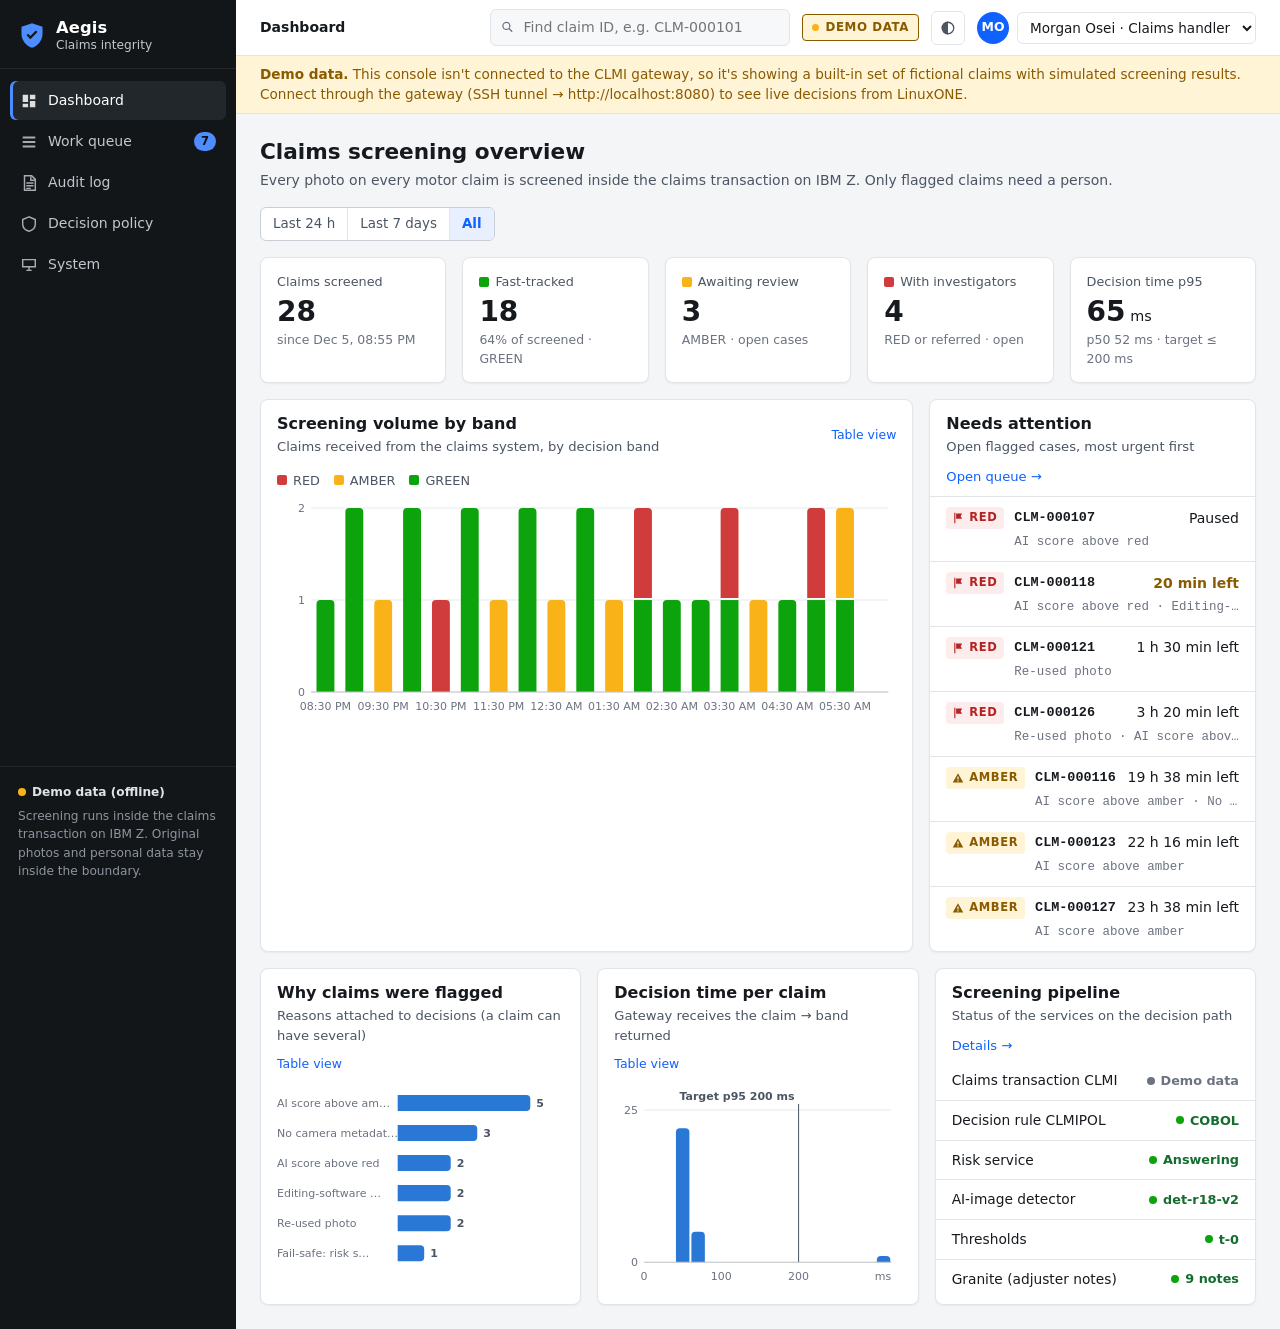
==== ui/index.html @ 8c5d25b9 "websitefinal" ====
<!doctype html>
<html lang="en">
<head>
  <meta charset="utf-8">
  <meta name="viewport" content="width=device-width, initial-scale=1">
  <title>Aegis Claims Integrity</title>
  <meta name="description" content="Claims integrity console: AI-image screening results for motor claims, decided inside the claims transaction on IBM Z.">
  <link rel="icon" href="data:image/svg+xml,%3Csvg xmlns='http://www.w3.org/2000/svg' viewBox='0 0 24 24'%3E%3Cpath fill='%230f62fe' d='M12 2 3 5v6c0 5.5 3.8 10.7 9 12 5.2-1.3 9-6.5 9-12V5z'/%3E%3Cpath fill='%23fff' d='m10.6 15.6-3.3-3.3 1.4-1.4 1.9 1.9 4.7-4.7 1.4 1.4z'/%3E%3C/svg%3E">
  <link rel="stylesheet" href="console.css">
</head>
<body>
<a class="skip" href="#view">Skip to content</a>
<div class="app">
  <aside class="sidebar" aria-label="Main navigation">
    <a class="brand" href="#/dashboard">
      <svg viewBox="0 0 24 24" aria-hidden="true"><path fill="currentColor" d="M12 2 3 5v6c0 5.5 3.8 10.7 9 12 5.2-1.3 9-6.5 9-12V5z"/><path fill="var(--sidebar-bg)" d="m10.6 15.6-3.3-3.3 1.4-1.4 1.9 1.9 4.7-4.7 1.4 1.4z"/></svg>
      <span><strong>Aegis</strong><small>Claims integrity</small></span>
    </a>
    <nav class="side-nav">
      <a href="#/dashboard" data-nav="dashboard"><svg viewBox="0 0 20 20" aria-hidden="true"><path d="M3 3h6v8H3zM11 3h6v5h-6zM11 10h6v7h-6zM3 13h6v4H3z"/></svg>Dashboard</a>
      <a href="#/queue" data-nav="queue"><svg viewBox="0 0 20 20" aria-hidden="true"><path d="M3 4h14v2H3zM3 9h14v2H3zM3 14h14v2H3z"/></svg>Work queue <span class="nav-count" id="nav-open" hidden></span></a>
      <a href="#/audit" data-nav="audit"><svg viewBox="0 0 20 20" aria-hidden="true"><path d="M5 2h8l4 4v12H5zM12 3v4h4M7 10h8M7 13h8M7 16h5" fill="none" stroke="currentColor" stroke-width="1.6"/></svg>Audit log</a>
      <a href="#/policy" data-nav="policy"><svg viewBox="0 0 20 20" aria-hidden="true"><path d="M10 2 3 5v5c0 4 3 7 7 8 4-1 7-4 7-8V5z" fill="none" stroke="currentColor" stroke-width="1.6"/></svg>Decision policy</a>
      <a href="#/system" data-nav="system"><svg viewBox="0 0 20 20" aria-hidden="true"><path d="M3 4h14v8H3zM7 16h6M10 12v4" fill="none" stroke="currentColor" stroke-width="1.6"/></svg>System</a>
    </nav>
    <div class="side-foot">
      <div class="side-env" id="side-env">Connecting…</div>
      <p>Screening runs inside the claims transaction on IBM Z. Original photos and personal data stay inside the boundary.</p>
    </div>
  </aside>

  <div class="main">
    <header class="topbar">
      <div class="crumbs" id="crumbs" aria-live="polite"></div>
      <form class="search" id="search-form" role="search">
        <label class="visually-hidden" for="search">Find a claim</label>
        <svg viewBox="0 0 20 20" aria-hidden="true"><path d="M8.5 3a5.5 5.5 0 0 1 4.4 8.8l4 4-1.2 1.2-4-4A5.5 5.5 0 1 1 8.5 3zm0 1.7a3.8 3.8 0 1 0 0 7.6 3.8 3.8 0 0 0 0-7.6z"/></svg>
        <input id="search" type="search" placeholder="Find claim ID, e.g. CLM-000101" autocomplete="off">
      </form>
      <span class="env" id="env" role="status">…</span>
      <button class="icon-btn" id="theme" type="button" aria-label="Toggle dark mode" title="Toggle dark mode">
        <svg viewBox="0 0 20 20" aria-hidden="true"><path d="M10 2a8 8 0 1 0 0 16V2z"/><circle cx="10" cy="10" r="7.2" fill="none" stroke="currentColor" stroke-width="1.6"/></svg>
      </button>
      <div class="user">
        <span class="avatar" id="avatar" aria-hidden="true">MO</span>
        <label class="visually-hidden" for="role">Signed-in role</label>
        <select id="role" title="Switch role (demo)">
          <option value="handler">Morgan Osei · Claims handler</option>
          <option value="siu">Kai Brandt · SIU investigator</option>
        </select>
      </div>
    </header>
    <div class="banner" id="demo-banner" hidden>
      <strong>Demo data.</strong> This console isn't connected to the CLMI gateway, so it's showing a built-in set of fictional claims with simulated screening results. Connect through the gateway (SSH tunnel → http://localhost:8080) to see live decisions from LinuxONE.
    </div>
    <main id="view" tabindex="-1"></main>
  </div>
</div>

<div id="tooltip" class="tooltip" role="tooltip" hidden></div>

<dialog id="action-dialog" aria-labelledby="ad-title">
  <form method="dialog" id="action-form">
    <h2 id="ad-title">Action</h2>
    <p id="ad-desc" class="muted"></p>
    <label class="field"><span>Reason (recorded in the case history)</span>
      <textarea id="ad-note" rows="4" maxlength="500" required></textarea>
    </label>
    <p class="small muted" id="ad-hint"></p>
    <div class="dialog-actions">
      <button type="button" class="btn ghost" id="ad-cancel">Cancel</button>
      <button type="submit" class="btn" id="ad-confirm">Confirm</button>
    </div>
  </form>
</dialog>

<div id="toast" class="toast" role="status" hidden></div>
<script src="data.js"></script>
<script src="evidence/evidence.js"></script>
<script src="console.js"></script>
</body>
</html>
---- ui/console.css ----
/* Aegis claims-integrity console. Tokens on :root; dark mode is its own selected set. */
:root {
  color-scheme: light;
  --bg: #f4f5f7;
  --layer: #ffffff;
  --layer-2: #f7f8fa;
  --layer-hover: #eef1f5;
  --border: #e1e4e8;
  --border-strong: #c9ced6;
  --text: #161a1f;
  --text-2: #4b5563;
  --text-3: #6b7280;
  --accent: #0f62fe;
  --accent-hover: #0050e6;
  --accent-ink: #ffffff;
  --accent-soft: #e8f0ff;
  --focus: #0f62fe;
  --sidebar-bg: #121619;
  --sidebar-text: #c1c7cd;
  --sidebar-active: #ffffff;
  --sidebar-hover: #21272a;
  /* status (bands): marks use the fixed status palette; ink/bg are text-safe companions */
  --good: #0ca30c;  --good-ink: #146c2e;  --good-bg: #e7f6ea;
  --warn: #fab219;  --warn-ink: #8a5a00;  --warn-bg: #fff4d6;
  --crit: #d03b3b;  --crit-ink: #b42323;  --crit-bg: #fdecec;
  --series-1: #2a78d6;
  --seq-1: #cde2fb; --seq-2: #9ec5f4; --seq-3: #5598e7; --seq-4: #256abf; --seq-5: #104281;
  --grid: #e8eaed;
  --axis: #c3c7cd;
  --shadow: 0 1px 2px rgba(16, 24, 40, .05);
  --shadow-lg: 0 12px 32px rgba(16, 24, 40, .18);
  --radius: 8px;
  --sans: "IBM Plex Sans", system-ui, -apple-system, "Segoe UI", Roboto, sans-serif;
  --mono: "IBM Plex Mono", ui-monospace, SFMono-Regular, Menlo, Consolas, monospace;
}
@media (prefers-color-scheme: dark) {
  :root:not([data-theme="light"]) {
    color-scheme: dark;
    --bg: #0f1215; --layer: #171b20; --layer-2: #1c2127; --layer-hover: #222830;
    --border: #2a3038; --border-strong: #3a424c; --text: #eef1f4; --text-2: #b8c0ca; --text-3: #8b95a1;
    --accent: #4d8dff; --accent-hover: #6ea2ff; --accent-ink: #0b0f14; --accent-soft: #15233d; --focus: #78a9ff;
    --sidebar-bg: #0a0c0e; --sidebar-hover: #161a1f;
    --good-ink: #5fd37a; --good-bg: #11261a; --warn-ink: #f2c14e; --warn-bg: #2b2210; --crit-ink: #ff7b72; --crit-bg: #2e1515;
    --series-1: #3987e5;
    --seq-1: #1a2a40; --seq-2: #184f95; --seq-3: #256abf; --seq-4: #5598e7; --seq-5: #b7d3f6;
    --grid: #252b33; --axis: #3a424c; --shadow: 0 1px 2px rgba(0, 0, 0, .4); --shadow-lg: 0 12px 32px rgba(0, 0, 0, .6);
  }
}
:root[data-theme="dark"] {
  color-scheme: dark;
  --bg: #0f1215; --layer: #171b20; --layer-2: #1c2127; --layer-hover: #222830;
  --border: #2a3038; --border-strong: #3a424c; --text: #eef1f4; --text-2: #b8c0ca; --text-3: #8b95a1;
  --accent: #4d8dff; --accent-hover: #6ea2ff; --accent-ink: #0b0f14; --accent-soft: #15233d; --focus: #78a9ff;
  --sidebar-bg: #0a0c0e; --sidebar-hover: #161a1f;
  --good-ink: #5fd37a; --good-bg: #11261a; --warn-ink: #f2c14e; --warn-bg: #2b2210; --crit-ink: #ff7b72; --crit-bg: #2e1515;
  --series-1: #3987e5;
  --seq-1: #1a2a40; --seq-2: #184f95; --seq-3: #256abf; --seq-4: #5598e7; --seq-5: #b7d3f6;
  --grid: #252b33; --axis: #3a424c; --shadow: 0 1px 2px rgba(0, 0, 0, .4); --shadow-lg: 0 12px 32px rgba(0, 0, 0, .6);
}

* { box-sizing: border-box; }
html { -webkit-text-size-adjust: 100%; }
body { margin: 0; background: var(--bg); color: var(--text); font: 14px/1.5 var(--sans); }
a { color: var(--accent); text-decoration: none; }
a:hover { text-decoration: underline; }
h1, h2, h3, h4 { margin: 0; line-height: 1.3; font-weight: 600; }
h1 { font-size: 1.35rem; }
h2 { font-size: 1rem; }
h3 { font-size: .9rem; }
p { margin: 0 0 .6rem; }
code, .mono { font-family: var(--mono); font-size: .86em; }
.num { font-variant-numeric: tabular-nums; }
:focus-visible { outline: 2px solid var(--focus); outline-offset: 2px; }
[hidden] { display: none !important; }
.visually-hidden { position: absolute !important; width: 1px; height: 1px; overflow: hidden; clip: rect(0 0 0 0); white-space: nowrap; }
.skip { position: absolute; left: -999px; top: 8px; background: var(--layer); padding: 6px 10px; z-index: 100; border-radius: 6px; }
.skip:focus { left: 8px; }
.muted { color: var(--text-2); }
.faint { color: var(--text-3); }
.small { font-size: .82rem; }

/* ---------------------------------------------------------------- shell */
.app { display: grid; grid-template-columns: 236px minmax(0, 1fr); min-height: 100vh; background: linear-gradient(to right, var(--sidebar-bg) 236px, transparent 236px); }
.sidebar { background: var(--sidebar-bg); color: var(--sidebar-text); display: flex; flex-direction: column; position: sticky; top: 0; height: 100vh; }
.brand { display: flex; align-items: center; gap: 10px; padding: 18px 18px 16px; color: #fff; text-decoration: none !important; border-bottom: 1px solid rgba(255, 255, 255, .07); }
.brand svg { width: 28px; height: 28px; color: #4d8dff; flex: none; }
.brand span { display: grid; line-height: 1.2; }
.brand strong { font-size: 1.02rem; letter-spacing: .01em; }
.brand small { color: var(--sidebar-text); font-size: .76rem; }
.side-nav { display: grid; gap: 2px; padding: 12px 10px; }
.side-nav a { display: flex; align-items: center; gap: 10px; padding: 9px 10px; color: var(--sidebar-text); border-radius: 6px; font-weight: 500; text-decoration: none; }
.side-nav a svg { width: 18px; height: 18px; fill: currentColor; flex: none; opacity: .85; }
.side-nav a:hover { background: var(--sidebar-hover); color: #fff; }
.side-nav a[aria-current="page"] { background: var(--sidebar-hover); color: var(--sidebar-active); box-shadow: inset 3px 0 0 #4d8dff; }
.nav-count { margin-left: auto; background: #4d8dff; color: #0b0f14; font-size: .72rem; font-weight: 700; border-radius: 999px; padding: 1px 7px; font-variant-numeric: tabular-nums; }
.side-foot { margin-top: auto; padding: 16px 18px 20px; font-size: .76rem; color: #8d959e; border-top: 1px solid rgba(255, 255, 255, .07); }
.side-env { display: flex; align-items: center; gap: 6px; color: #dfe3e7; font-weight: 600; margin-bottom: 6px; }
.side-env::before { content: ""; width: 8px; height: 8px; border-radius: 50%; background: #8d959e; }
.side-env.live::before { background: var(--good); }
.side-env.demo::before { background: var(--warn); }
.side-foot p { margin: 0; }

.main { min-width: 0; display: flex; flex-direction: column; }
.topbar { position: sticky; top: 0; z-index: 20; background: var(--layer); border-bottom: 1px solid var(--border); display: flex; align-items: center; gap: 12px; padding: 0 24px; min-height: 56px; flex-wrap: wrap; }
.crumbs { flex: 1; min-width: 160px; font-weight: 600; display: flex; align-items: center; gap: 6px; white-space: nowrap; overflow: hidden; text-overflow: ellipsis; }
.crumbs a { color: var(--text-2); font-weight: 500; }
.crumbs .sep { color: var(--text-3); }
.search { position: relative; width: min(300px, 100%); }
.search svg { position: absolute; left: 10px; top: 50%; width: 15px; height: 15px; transform: translateY(-50%); fill: var(--text-3); }
.search input { width: 100%; padding: 7px 10px 7px 32px; border: 1px solid var(--border); border-radius: 6px; background: var(--layer-2); color: var(--text); font: inherit; font-size: .88rem; }
.env { display: inline-flex; align-items: center; gap: 6px; font-size: .74rem; font-weight: 700; letter-spacing: .05em; text-transform: uppercase; padding: 4px 9px; border-radius: 4px; border: 1px solid var(--border); color: var(--text-2); white-space: nowrap; }
.env::before { content: ""; width: 7px; height: 7px; border-radius: 50%; background: var(--text-3); }
.env.live { color: var(--good-ink); border-color: currentColor; background: var(--good-bg); }
.env.live::before { background: var(--good); }
.env.demo { color: var(--warn-ink); border-color: currentColor; background: var(--warn-bg); }
.env.demo::before { background: var(--warn); }
.icon-btn { display: inline-grid; place-items: center; width: 34px; height: 34px; border-radius: 6px; border: 1px solid var(--border); background: var(--layer); color: var(--text-2); cursor: pointer; }
.icon-btn svg { width: 16px; height: 16px; fill: currentColor; }
.user { display: flex; align-items: center; gap: 8px; }
.avatar { width: 32px; height: 32px; border-radius: 50%; background: var(--accent); color: var(--accent-ink); display: grid; place-items: center; font-weight: 700; font-size: .78rem; flex: none; }
.user select { border: 1px solid var(--border); background: var(--layer); color: var(--text); border-radius: 6px; padding: 6px 8px; font: inherit; font-size: .85rem; max-width: 240px; }
.banner { background: var(--warn-bg); color: var(--warn-ink); border-bottom: 1px solid var(--border); padding: 8px 24px; font-size: .85rem; }
main#view { padding: 24px; max-width: 1440px; width: 100%; outline: none; }

@media (max-width: 960px) {
  .app { grid-template-columns: minmax(0, 1fr); background: none; }
  .sidebar { position: static; height: auto; flex-direction: row; align-items: center; overflow-x: auto; }
  .brand { border-bottom: 0; padding: 10px 16px; }
  .brand small { display: none; }
  .side-nav { display: flex; padding: 6px; gap: 2px; }
  .side-nav a { white-space: nowrap; padding: 8px 10px; }
  .side-nav a[aria-current="page"] { box-shadow: inset 0 -3px 0 #4d8dff; }
  .side-foot { display: none; }
  .topbar { padding: 8px 16px; position: static; }
  .search { order: 5; width: 100%; }
  main#view { padding: 16px; }
  .banner { padding: 8px 16px; }
}
@media (max-width: 560px) {
  .user select { max-width: 150px; }
  .crumbs { min-width: 0; }
}

/* ---------------------------------------------------------------- page furniture */
.page-head { display: flex; align-items: flex-end; justify-content: space-between; gap: 16px; flex-wrap: wrap; margin-bottom: 16px; }
.page-head p { margin: 4px 0 0; color: var(--text-2); }
.toolbar { display: flex; align-items: center; gap: 8px; flex-wrap: wrap; margin-bottom: 16px; }
.toolbar .spacer { flex: 1; }
.seg { display: inline-flex; border: 1px solid var(--border-strong); border-radius: 6px; overflow: hidden; background: var(--layer); }
.seg button { border: 0; background: transparent; color: var(--text-2); padding: 6px 12px; font: inherit; font-size: .84rem; cursor: pointer; border-right: 1px solid var(--border); display: inline-flex; gap: 6px; align-items: center; }
.seg button:last-child { border-right: 0; }
.seg button[aria-pressed="true"] { background: var(--accent-soft); color: var(--accent); font-weight: 600; }
.seg .count { font-variant-numeric: tabular-nums; color: var(--text-3); font-weight: 500; }
select.ctl, input.ctl { border: 1px solid var(--border-strong); background: var(--layer); color: var(--text); border-radius: 6px; padding: 6px 8px; font: inherit; font-size: .84rem; }

.card { background: var(--layer); border: 1px solid var(--border); border-radius: var(--radius); box-shadow: var(--shadow); }
.card-h { display: flex; align-items: center; justify-content: space-between; gap: 10px; padding: 14px 16px 0; flex-wrap: wrap; }
.card-h p { margin: 2px 0 0; color: var(--text-2); font-size: .82rem; }
.card-b { padding: 14px 16px 16px; }
.card-f { border-top: 1px solid var(--border); padding: 10px 16px; font-size: .82rem; }
.grid { display: grid; gap: 16px; }
.cols-4 { grid-template-columns: repeat(4, minmax(0, 1fr)); }
.cols-5 { grid-template-columns: repeat(5, minmax(0, 1fr)); }
.cols-3 { grid-template-columns: repeat(3, minmax(0, 1fr)); }
.cols-2 { grid-template-columns: repeat(2, minmax(0, 1fr)); }
.cols-main { grid-template-columns: minmax(0, 2fr) minmax(300px, 1fr); }
@media (max-width: 1200px) { .cols-5 { grid-template-columns: repeat(3, minmax(0, 1fr)); } }
@media (max-width: 1100px) { .cols-main, .cols-3 { grid-template-columns: minmax(0, 1fr); } .cols-4 { grid-template-columns: repeat(2, minmax(0, 1fr)); } }
@media (max-width: 700px) { .cols-2, .cols-5 { grid-template-columns: minmax(0, 1fr); } .cols-4 { grid-template-columns: repeat(2, minmax(0, 1fr)); } }
.stack > * + * { margin-top: 16px; }

.btn { display: inline-flex; align-items: center; justify-content: center; gap: 6px; border-radius: 6px; padding: 7px 14px; font: inherit; font-size: .86rem; font-weight: 600; cursor: pointer; border: 1px solid var(--accent); background: var(--accent); color: var(--accent-ink); white-space: nowrap; }
.btn:hover { background: var(--accent-hover); text-decoration: none; }
.btn.ghost { background: var(--layer); color: var(--text); border-color: var(--border-strong); font-weight: 500; }
.btn.ghost:hover { background: var(--layer-hover); }
.btn.danger-ghost { background: var(--layer); color: var(--crit-ink); border-color: var(--border-strong); font-weight: 500; }
.btn:disabled { opacity: .45; cursor: not-allowed; }
.btn svg { width: 14px; height: 14px; fill: currentColor; flex: none; }
.diagram { overflow-x: auto; }
.diagram svg { display: block; width: 100%; min-width: 720px; height: auto; font-family: var(--sans); }
.btn-row { display: flex; gap: 8px; flex-wrap: wrap; }
.link-btn { background: none; border: 0; color: var(--accent); cursor: pointer; font: inherit; padding: 0; }
.link-btn:hover { text-decoration: underline; }

/* bands + statuses */
.band { display: inline-flex; align-items: center; gap: 5px; font-family: var(--sans); font-weight: 700; font-size: .72rem; letter-spacing: .05em; padding: 2px 7px 2px 6px; border-radius: 4px; white-space: nowrap; }
.band svg { width: 12px; height: 12px; fill: currentColor; flex: none; }
.band.GREEN { color: var(--good-ink); background: var(--good-bg); }
.band.AMBER { color: var(--warn-ink); background: var(--warn-bg); }
.band.RED { color: var(--crit-ink); background: var(--crit-bg); }
.band.lg { font-size: .9rem; padding: 5px 11px 5px 9px; border-radius: 6px; }
.band.lg svg { width: 15px; height: 15px; }
.status { display: inline-flex; align-items: center; gap: 6px; font-size: .8rem; white-space: nowrap; color: var(--text-2); }
.status::before { content: ""; width: 7px; height: 7px; border-radius: 50%; background: var(--text-3); flex: none; }
.status.open::before { background: var(--accent); }
.status.closed::before { background: var(--border-strong); }
.status.attn::before { background: var(--crit); }
.pill { display: inline-block; font-size: .72rem; font-weight: 600; padding: 1px 7px; border-radius: 999px; background: var(--layer-2); border: 1px solid var(--border); color: var(--text-2); white-space: nowrap; }
.pill.accent { background: var(--accent-soft); border-color: transparent; color: var(--accent); }
.pill.warn { background: var(--warn-bg); border-color: transparent; color: var(--warn-ink); }

/* KPI tiles */
.kpi { padding: 14px 16px; }
.kpi .label { color: var(--text-2); font-size: .8rem; font-weight: 500; display: flex; align-items: center; gap: 6px; }
.kpi .value { font-size: 1.75rem; font-weight: 600; line-height: 1.2; margin-top: 4px; }
.kpi .sub { color: var(--text-3); font-size: .78rem; margin-top: 2px; }
.kpi .key { width: 10px; height: 10px; border-radius: 2px; flex: none; }
.kpi a.value { color: var(--text); display: block; }

/* tables */
.table-wrap { overflow-x: auto; }
table { width: 100%; border-collapse: collapse; }
th, td { text-align: left; padding: 10px 12px; border-bottom: 1px solid var(--border); vertical-align: middle; }
th { font-size: .72rem; font-weight: 600; color: var(--text-3); text-transform: uppercase; letter-spacing: .05em; background: var(--layer-2); white-space: nowrap; position: sticky; top: 0; }
th button { background: none; border: 0; color: inherit; font: inherit; letter-spacing: inherit; text-transform: inherit; cursor: pointer; padding: 0; display: inline-flex; gap: 4px; align-items: center; }
th button[aria-sort]::after { content: "↕"; opacity: .4; }
th button[data-dir="asc"]::after { content: "↑"; opacity: 1; }
th button[data-dir="desc"]::after { content: "↓"; opacity: 1; }
td.num, th.num { text-align: right; font-variant-numeric: tabular-nums; }
tbody tr { cursor: pointer; }
tbody tr:hover { background: var(--layer-hover); }
tbody tr:focus-visible { outline-offset: -2px; }
tbody tr.fresh { animation: fresh 2.4s ease-out; }
@keyframes fresh { from { background: var(--accent-soft); } to { background: transparent; } }
table.plain tbody tr { cursor: default; }
table.plain tbody tr:hover { background: transparent; }
.claim-id { font-family: var(--mono); font-weight: 600; font-size: .84rem; color: var(--text); white-space: nowrap; }
td .small, .sla { white-space: nowrap; }
.desc-cell { max-width: 220px; color: var(--text-2); font-size: .84rem; white-space: nowrap; overflow: hidden; text-overflow: ellipsis; }
.signals { display: inline-flex; gap: 4px; }
.sig { display: inline-grid; place-items: center; width: 22px; height: 22px; border-radius: 4px; background: var(--layer-2); border: 1px solid var(--border); color: var(--text-2); }
.sig svg { width: 13px; height: 13px; fill: currentColor; }
.sig.on { color: var(--crit-ink); background: var(--crit-bg); border-color: transparent; }
.sig.warn { color: var(--warn-ink); background: var(--warn-bg); border-color: transparent; }
.scorecell { display: inline-flex; align-items: center; gap: 8px; }
.scorebar { width: 64px; height: 6px; border-radius: 3px; background: var(--layer-2); border: 1px solid var(--border); position: relative; overflow: hidden; flex: none; }
.scorebar span { position: absolute; inset: 0 auto 0 0; border-radius: 3px; }
.empty { padding: 48px 16px; text-align: center; color: var(--text-2); }
.sla.over { color: var(--crit-ink); font-weight: 600; }
.sla.soon { color: var(--warn-ink); font-weight: 600; }

/* charts */
.chart { position: relative; }
.chart svg { display: block; width: 100%; height: auto; overflow: visible; }
.chart .gridline { stroke: var(--grid); stroke-width: 1; }
.chart .axis { stroke: var(--axis); stroke-width: 1; }
.chart text { fill: var(--text-3); font-family: var(--sans); font-size: 11px; font-variant-numeric: tabular-nums; }
.chart text.val { fill: var(--text-2); font-weight: 600; }
.chart text.ref { fill: var(--text-2); font-weight: 600; }
.chart .ref-line { stroke: var(--text-2); stroke-width: 1; }
.chart .hit { fill: transparent; cursor: default; }
.chart .mark { transition: opacity .12s; }
.chart .hover .mark, .chart g.hover .mark { opacity: .8; }
.legend { display: flex; gap: 14px; flex-wrap: wrap; font-size: .8rem; color: var(--text-2); margin-bottom: 8px; }
.legend span { display: inline-flex; align-items: center; gap: 6px; }
.legend i { width: 10px; height: 10px; border-radius: 2px; display: inline-block; }
.legend svg { width: 12px; height: 12px; }
.view-toggle { font-size: .78rem; }
.tooltip { position: fixed; z-index: 60; pointer-events: none; background: var(--layer); border: 1px solid var(--border); box-shadow: var(--shadow-lg); border-radius: 6px; padding: 8px 10px; font-size: .8rem; min-width: 140px; max-width: 260px; }
.tooltip .t-title { color: var(--text-3); font-size: .74rem; margin-bottom: 4px; }
.tooltip .t-row { display: flex; align-items: center; gap: 8px; justify-content: space-between; }
.tooltip .t-row b { font-variant-numeric: tabular-nums; }
.tooltip .t-key { display: inline-flex; align-items: center; gap: 6px; color: var(--text-2); }
.tooltip .t-key i { width: 12px; height: 2px; display: inline-block; border-radius: 1px; }

/* attention list */
.attn-list { list-style: none; margin: 0; padding: 0; }
.attn-list li a { display: grid; grid-template-columns: auto 1fr auto; gap: 4px 10px; align-items: center; padding: 10px 16px; border-top: 1px solid var(--border); color: var(--text); text-decoration: none; }
.attn-list li a:hover { background: var(--layer-hover); }
.attn-list .r { grid-column: 2 / 4; color: var(--text-3); font-size: .78rem; font-family: var(--mono); overflow: hidden; text-overflow: ellipsis; white-space: nowrap; }

/* health list */
.health { list-style: none; margin: 0; padding: 0; }
.health li { display: flex; align-items: center; justify-content: space-between; gap: 10px; padding: 9px 16px; border-top: 1px solid var(--border); font-size: .86rem; }
.health li:first-child { border-top: 0; }
.dot { display: inline-flex; align-items: center; gap: 6px; font-weight: 600; font-size: .8rem; white-space: nowrap; }
.dot::before { content: ""; width: 8px; height: 8px; border-radius: 50%; background: var(--text-3); }
.dot.ok { color: var(--good-ink); } .dot.ok::before { background: var(--good); }
.dot.warn { color: var(--warn-ink); } .dot.warn::before { background: var(--warn); }
.dot.bad { color: var(--crit-ink); } .dot.bad::before { background: var(--crit); }
.dot.off { color: var(--text-3); }

/* claim detail */
.claim-head { display: flex; align-items: flex-start; justify-content: space-between; gap: 16px; flex-wrap: wrap; margin-bottom: 16px; }
.claim-head h1 { display: flex; align-items: center; gap: 12px; flex-wrap: wrap; font-family: var(--mono); font-size: 1.3rem; }
.claim-meta { display: flex; gap: 6px 16px; flex-wrap: wrap; color: var(--text-2); font-size: .84rem; margin-top: 6px; }
.decision-line { font-size: 1rem; font-weight: 600; margin: 0 0 12px; }
.reasons { list-style: none; margin: 0; padding: 0; display: grid; gap: 8px; }
.reasons li { display: grid; grid-template-columns: auto 1fr; gap: 2px 10px; padding: 10px 12px; border-radius: 6px; background: var(--layer-2); border: 1px solid var(--border); }
.reasons li svg { width: 16px; height: 16px; fill: var(--text-3); grid-row: span 2; margin-top: 2px; }
.reasons li.crit svg { fill: var(--crit); } .reasons li.warn svg { fill: var(--warn-ink); } .reasons li.ok svg { fill: var(--good); }
.reasons code { font-weight: 600; font-size: .8rem; }
.reasons p { margin: 0; color: var(--text-2); font-size: .84rem; }
.meter { margin: 6px 0 4px; position: relative; height: 26px; }
.meter .track { position: absolute; left: 0; right: 0; top: 9px; height: 8px; border-radius: 4px; background: var(--layer-2); border: 1px solid var(--border); overflow: hidden; }
.meter .fill { position: absolute; left: 0; top: 0; bottom: 0; border-radius: 4px; }
.meter .tick { position: absolute; top: 3px; width: 2px; height: 20px; background: var(--text-2); border-radius: 1px; }
.meter-labels { position: relative; height: 16px; font-size: .72rem; color: var(--text-3); }
.meter-labels span { position: absolute; transform: translateX(-50%); white-space: nowrap; }
.kv { display: grid; grid-template-columns: minmax(120px, max-content) 1fr; gap: 6px 16px; margin: 0; font-size: .86rem; }
.kv dt { color: var(--text-2); }
.kv dd { margin: 0; min-width: 0; overflow-wrap: anywhere; }
.kv dd.mono { font-size: .82rem; }
.tok { font-family: var(--mono); font-size: .8rem; background: var(--accent-soft); color: var(--accent); padding: 0 4px; border-radius: 3px; }
.revealed { background: var(--warn-bg); color: var(--warn-ink); padding: 0 4px; border-radius: 3px; }
.desc-block { background: var(--layer-2); border: 1px solid var(--border); border-radius: 6px; padding: 10px 12px; font-size: .88rem; line-height: 1.6; }
.evidence { display: grid; grid-template-columns: minmax(0, 1fr) minmax(0, 1fr); gap: 14px; }
@media (max-width: 700px) { .evidence { grid-template-columns: 1fr; } }
.photo-ph { border-radius: 6px; border: 1px dashed var(--border-strong); background: repeating-linear-gradient(135deg, var(--layer-2) 0 10px, var(--layer) 10px 20px); min-height: 170px; display: grid; place-items: center; text-align: center; padding: 16px; color: var(--text-2); font-size: .82rem; }
.photo-ph svg { width: 34px; height: 34px; fill: var(--text-3); display: block; margin: 0 auto 6px; }
.photo-frame { position: relative; border-radius: 6px; overflow: hidden; background: #0b0f14; border: 1px solid var(--border); }
.photo-frame img { display: block; width: 100%; max-height: 380px; object-fit: contain; }
.photo-heat { position: absolute; inset: 0; display: grid; grid-template-columns: repeat(4, 1fr); grid-template-rows: repeat(4, 1fr); pointer-events: none; }
.photo-heat span { background: #2a78d6; border: 1px solid rgba(255, 255, 255, .25); }
.credit { font-size: .74rem; color: var(--text-3); margin: 6px 0 0; overflow-wrap: anywhere; }
.claim-cell { display: flex; align-items: center; gap: 10px; }
.qthumb { width: 44px; height: 33px; border-radius: 4px; object-fit: cover; flex: none; background: var(--layer-2); border: 1px solid var(--border); }
.qthumb.ph { display: inline-grid; place-items: center; }
.qthumb.ph svg { width: 16px; height: 16px; fill: var(--text-3); }
.heat-grid { display: grid; grid-template-columns: repeat(4, 1fr); gap: 2px; border-radius: 6px; overflow: hidden; aspect-ratio: 4 / 3; }
.heat-grid div { position: relative; }
.heat-grid div:focus-visible { outline: 2px solid var(--focus); outline-offset: -2px; }
.heat-scale { display: flex; align-items: center; gap: 6px; font-size: .72rem; color: var(--text-3); margin-top: 6px; }
.heat-scale .ramp { flex: 1; height: 6px; border-radius: 3px; background: linear-gradient(90deg, var(--seq-1), var(--seq-2), var(--seq-3), var(--seq-4), var(--seq-5)); }
.note { white-space: pre-wrap; font-size: .88rem; line-height: 1.6; background: var(--layer-2); border: 1px solid var(--border); border-left: 3px solid var(--accent); border-radius: 0 6px 6px 0; padding: 10px 12px; }
.timeline { list-style: none; margin: 0; padding: 0; }
.timeline li { position: relative; padding: 0 0 14px 20px; font-size: .84rem; }
.timeline li::before { content: ""; position: absolute; left: 4px; top: 6px; width: 8px; height: 8px; border-radius: 50%; background: var(--accent); }
.timeline li::after { content: ""; position: absolute; left: 7.5px; top: 16px; bottom: 0; width: 1px; background: var(--border); }
.timeline li:last-child::after { display: none; }
.timeline li.sys::before { background: var(--text-3); }
.timeline .when { color: var(--text-3); font-size: .76rem; }
.timeline .what { font-weight: 600; }
.timeline .note-text { color: var(--text-2); margin-top: 2px; }
.wf-row { display: grid; grid-template-columns: 140px 1fr 56px; gap: 8px; align-items: center; font-size: .78rem; padding: 2px 0; color: var(--text-2); }
.wf-row.sub { color: var(--text-3); }
.wf-row.sub span:first-child { padding-left: 10px; }
.wf-track { position: relative; height: 10px; background: var(--layer-2); border-radius: 3px; }
.wf-bar { position: absolute; top: 0; bottom: 0; border-radius: 3px; background: var(--series-1); min-width: 2px; }
.wf-row.sub .wf-bar { opacity: .5; }
.wf-row .ms { text-align: right; font-variant-numeric: tabular-nums; font-family: var(--mono); }
pre.code { margin: 0; background: var(--layer-2); border: 1px solid var(--border); border-radius: 6px; padding: 12px; overflow-x: auto; font-family: var(--mono); font-size: .78rem; line-height: 1.55; }
pre.json { margin: 0; background: var(--layer-2); border: 1px solid var(--border); border-radius: 6px; padding: 10px; font-family: var(--mono); font-size: .76rem; white-space: pre-wrap; overflow-wrap: anywhere; max-height: 260px; overflow: auto; }
.callout { display: flex; gap: 10px; padding: 10px 12px; border-radius: 6px; background: var(--accent-soft); color: var(--text); font-size: .84rem; }
.callout svg { width: 16px; height: 16px; fill: var(--accent); flex: none; margin-top: 2px; }

dialog { border: 1px solid var(--border); border-radius: 10px; padding: 0; background: var(--layer); color: var(--text); width: min(460px, calc(100% - 32px)); box-shadow: var(--shadow-lg); }
dialog::backdrop { background: rgba(10, 14, 20, .45); }
dialog form { padding: 20px; }
dialog h2 { font-size: 1.05rem; margin-bottom: 6px; }
.field { display: block; margin: 12px 0 4px; }
.field > span { display: block; font-size: .8rem; font-weight: 600; margin-bottom: 4px; }
.field textarea { width: 100%; font: inherit; color: var(--text); background: var(--layer); border: 1px solid var(--border-strong); border-radius: 6px; padding: 8px 10px; resize: vertical; }
.dialog-actions { display: flex; justify-content: flex-end; gap: 8px; margin-top: 12px; }
.toast { position: fixed; right: 20px; bottom: 20px; z-index: 70; background: var(--text); color: var(--bg); padding: 10px 14px; border-radius: 8px; font-size: .86rem; box-shadow: var(--shadow-lg); max-width: min(420px, calc(100% - 40px)); }
.toast a { color: inherit; text-decoration: underline; }
.loading { opacity: .55; transition: opacity .2s; }
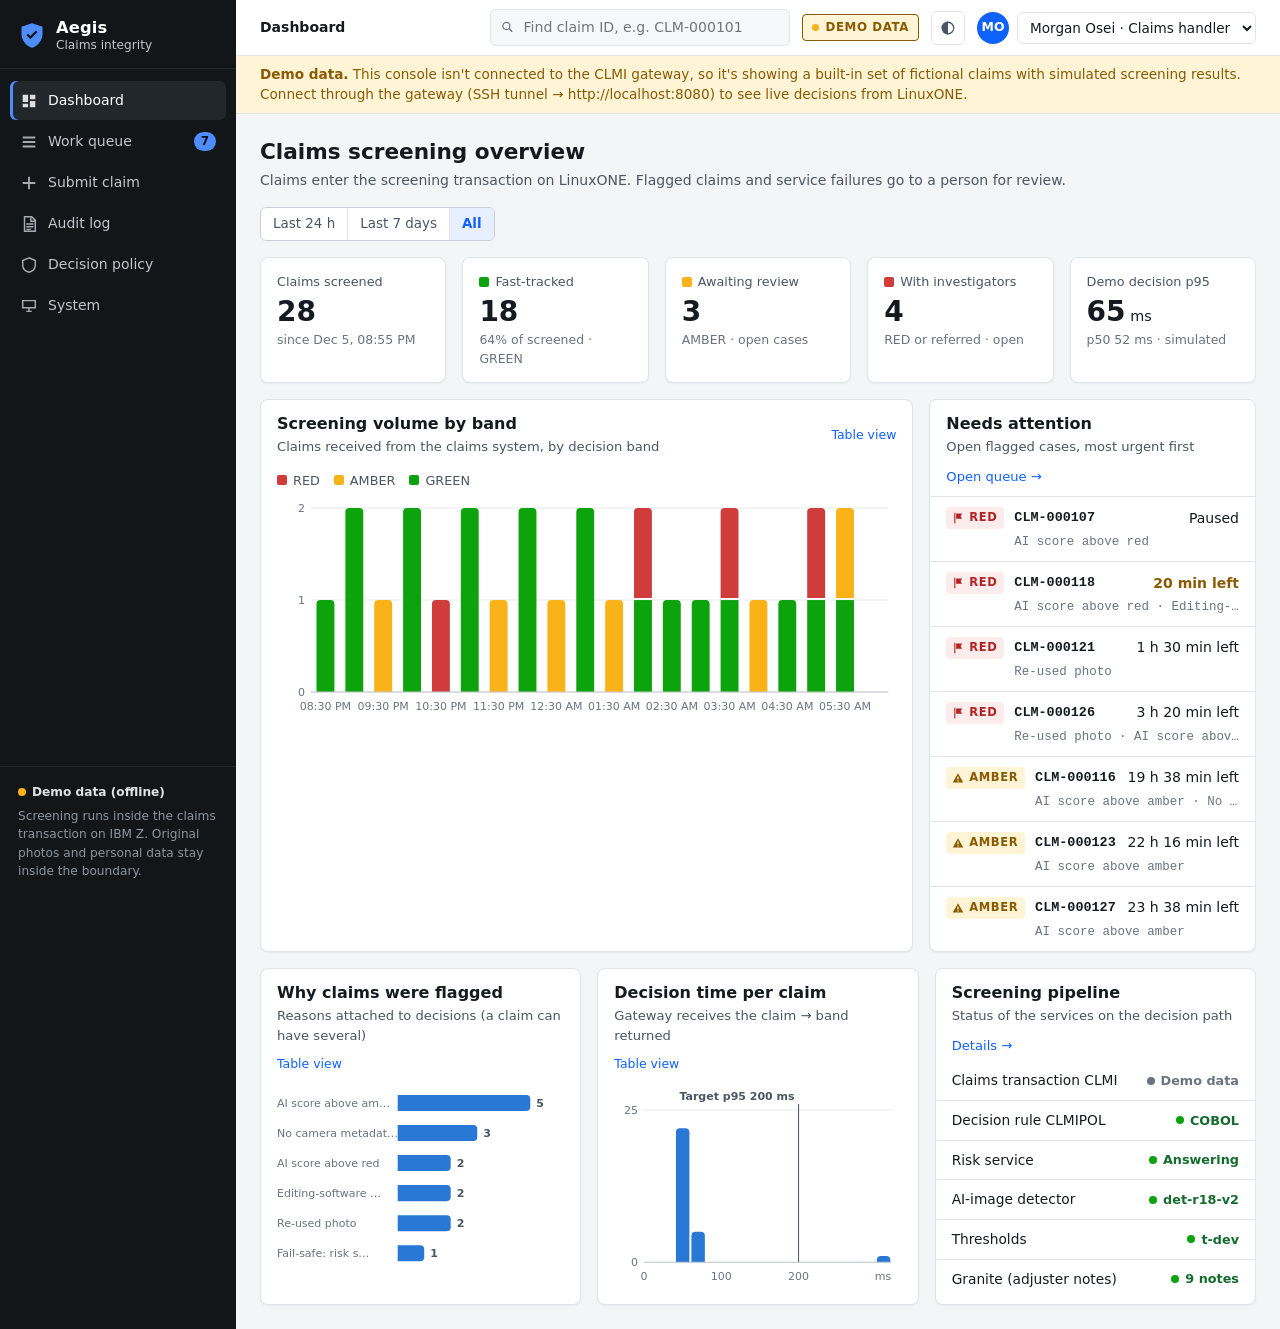
==== commit c19d4d58: "Console: manual claim submission page (#/submit) Form plus photo upload for demos, standing in for t" ====
--- a/ui/index.html
+++ b/ui/index.html
@@ -19,6 +19,7 @@
     <nav class="side-nav">
       <a href="#/dashboard" data-nav="dashboard"><svg viewBox="0 0 20 20" aria-hidden="true"><path d="M3 3h6v8H3zM11 3h6v5h-6zM11 10h6v7h-6zM3 13h6v4H3z"/></svg>Dashboard</a>
       <a href="#/queue" data-nav="queue"><svg viewBox="0 0 20 20" aria-hidden="true"><path d="M3 4h14v2H3zM3 9h14v2H3zM3 14h14v2H3z"/></svg>Work queue <span class="nav-count" id="nav-open" hidden></span></a>
+      <a href="#/submit" data-nav="submit"><svg viewBox="0 0 20 20" aria-hidden="true"><path d="M10 3v14M3 10h14" fill="none" stroke="currentColor" stroke-width="2"/></svg>Submit claim</a>
       <a href="#/audit" data-nav="audit"><svg viewBox="0 0 20 20" aria-hidden="true"><path d="M5 2h8l4 4v12H5zM12 3v4h4M7 10h8M7 13h8M7 16h5" fill="none" stroke="currentColor" stroke-width="1.6"/></svg>Audit log</a>
       <a href="#/policy" data-nav="policy"><svg viewBox="0 0 20 20" aria-hidden="true"><path d="M10 2 3 5v5c0 4 3 7 7 8 4-1 7-4 7-8V5z" fill="none" stroke="currentColor" stroke-width="1.6"/></svg>Decision policy</a>
       <a href="#/system" data-nav="system"><svg viewBox="0 0 20 20" aria-hidden="true"><path d="M3 4h14v8H3zM7 16h6M10 12v4" fill="none" stroke="currentColor" stroke-width="1.6"/></svg>System</a>
--- a/ui/console.css
+++ b/ui/console.css
@@ -352,6 +352,15 @@
 .field > span { display: block; font-size: .8rem; font-weight: 600; margin-bottom: 4px; }
 .field textarea { width: 100%; font: inherit; color: var(--text); background: var(--layer); border: 1px solid var(--border-strong); border-radius: 6px; padding: 8px 10px; resize: vertical; }
 .dialog-actions { display: flex; justify-content: flex-end; gap: 8px; margin-top: 12px; }
+/* Manual claim submission */
+.form-grid { display: grid; grid-template-columns: repeat(auto-fit, minmax(220px, 1fr)); gap: 0 16px; }
+.field input.ctl, .field select.ctl { width: 100%; padding: 8px 10px; font-size: .9rem; }
+.field input[type="file"].ctl { padding: 6px 8px; }
+.thumbs { display: flex; flex-wrap: wrap; gap: 8px; margin-top: 10px; }
+.thumbs img { width: 96px; height: 72px; object-fit: cover; border-radius: 6px; border: 1px solid var(--border); background: var(--layer-2); }
+.steps { margin: 0; padding-left: 20px; font-size: .88rem; }
+.steps li { margin: 6px 0; color: var(--text-2); }
+.steps li strong { color: var(--text); }
 .toast { position: fixed; right: 20px; bottom: 20px; z-index: 70; background: var(--text); color: var(--bg); padding: 10px 14px; border-radius: 8px; font-size: .86rem; box-shadow: var(--shadow-lg); max-width: min(420px, calc(100% - 40px)); }
 .toast a { color: inherit; text-decoration: underline; }
 .loading { opacity: .55; transition: opacity .2s; }
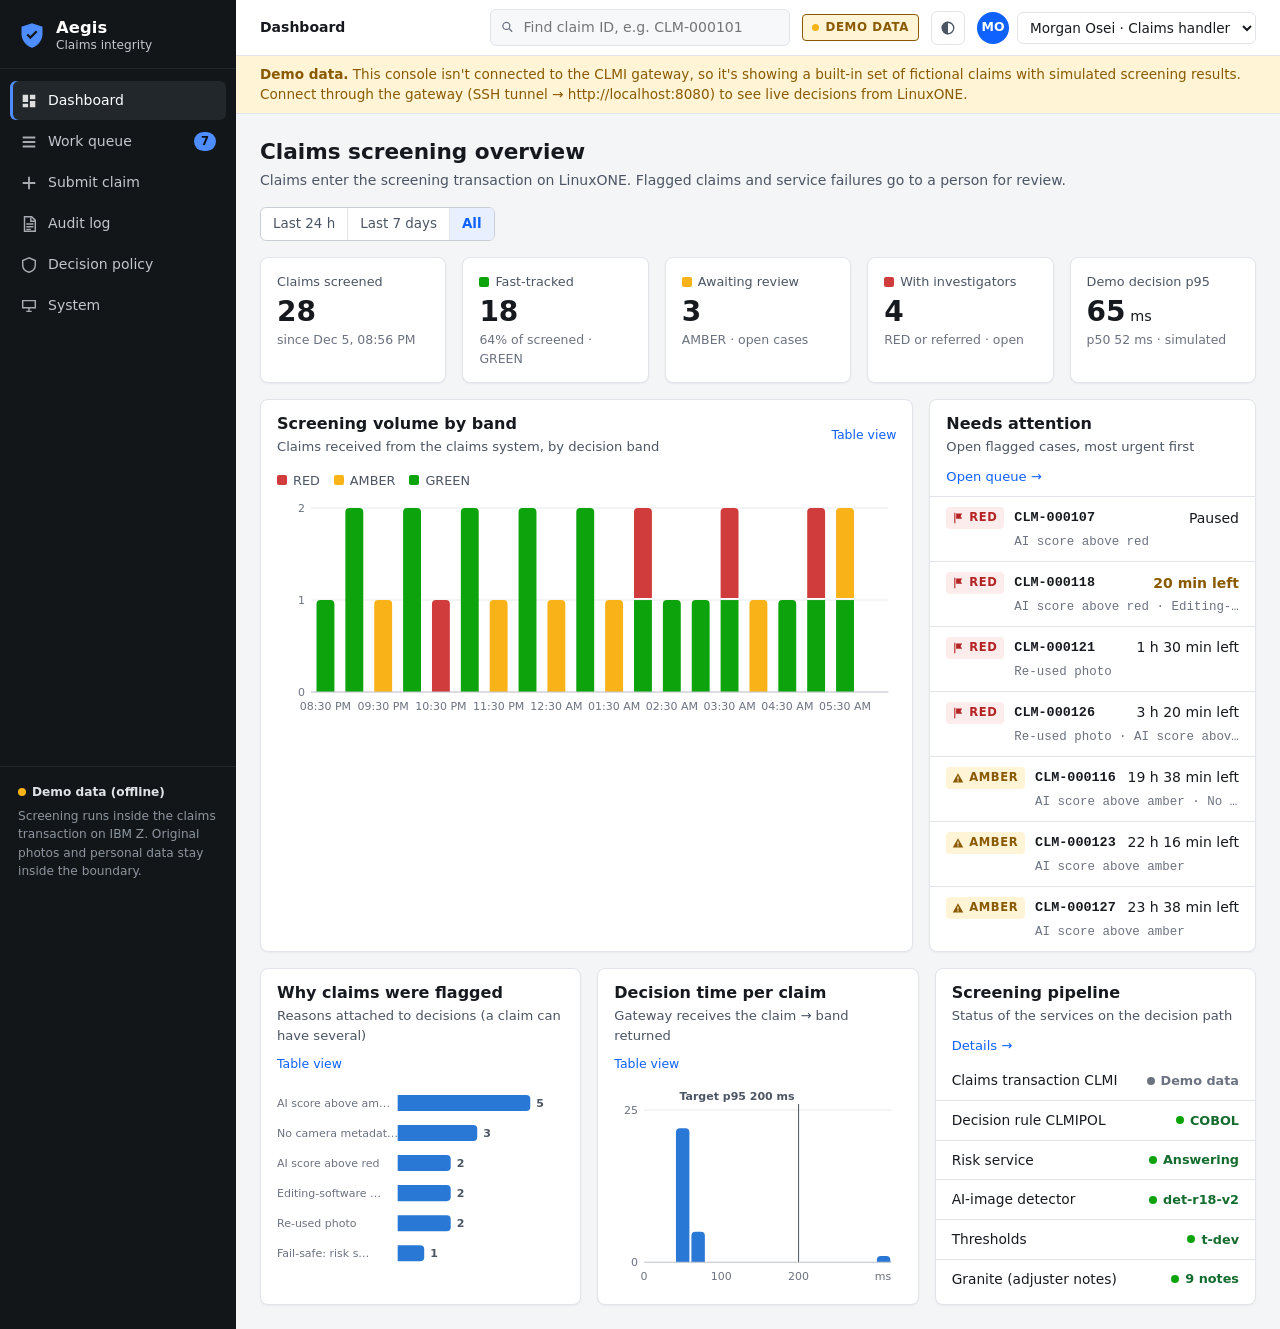
==== commit bb32826d: "Console: cache-bust asset URLs and send Cache-Control: no-cache A browser that kept the old console." ====
--- a/ui/index.html
+++ b/ui/index.html
@@ -6,7 +6,7 @@
   <title>Aegis Claims Integrity</title>
   <meta name="description" content="Claims integrity console: AI-image screening results for motor claims, decided inside the claims transaction on IBM Z.">
   <link rel="icon" href="data:image/svg+xml,%3Csvg xmlns='http://www.w3.org/2000/svg' viewBox='0 0 24 24'%3E%3Cpath fill='%230f62fe' d='M12 2 3 5v6c0 5.5 3.8 10.7 9 12 5.2-1.3 9-6.5 9-12V5z'/%3E%3Cpath fill='%23fff' d='m10.6 15.6-3.3-3.3 1.4-1.4 1.9 1.9 4.7-4.7 1.4 1.4z'/%3E%3C/svg%3E">
-  <link rel="stylesheet" href="console.css">
+  <link rel="stylesheet" href="console.css?v=20261017b">
 </head>
 <body>
 <a class="skip" href="#view">Skip to content</a>
@@ -76,8 +76,8 @@
 </dialog>
 
 <div id="toast" class="toast" role="status" hidden></div>
-<script src="data.js"></script>
-<script src="evidence/evidence.js"></script>
-<script src="console.js"></script>
+<script src="data.js?v=20261017b"></script>
+<script src="evidence/evidence.js?v=20261017b"></script>
+<script src="console.js?v=20261017b"></script>
 </body>
 </html>
